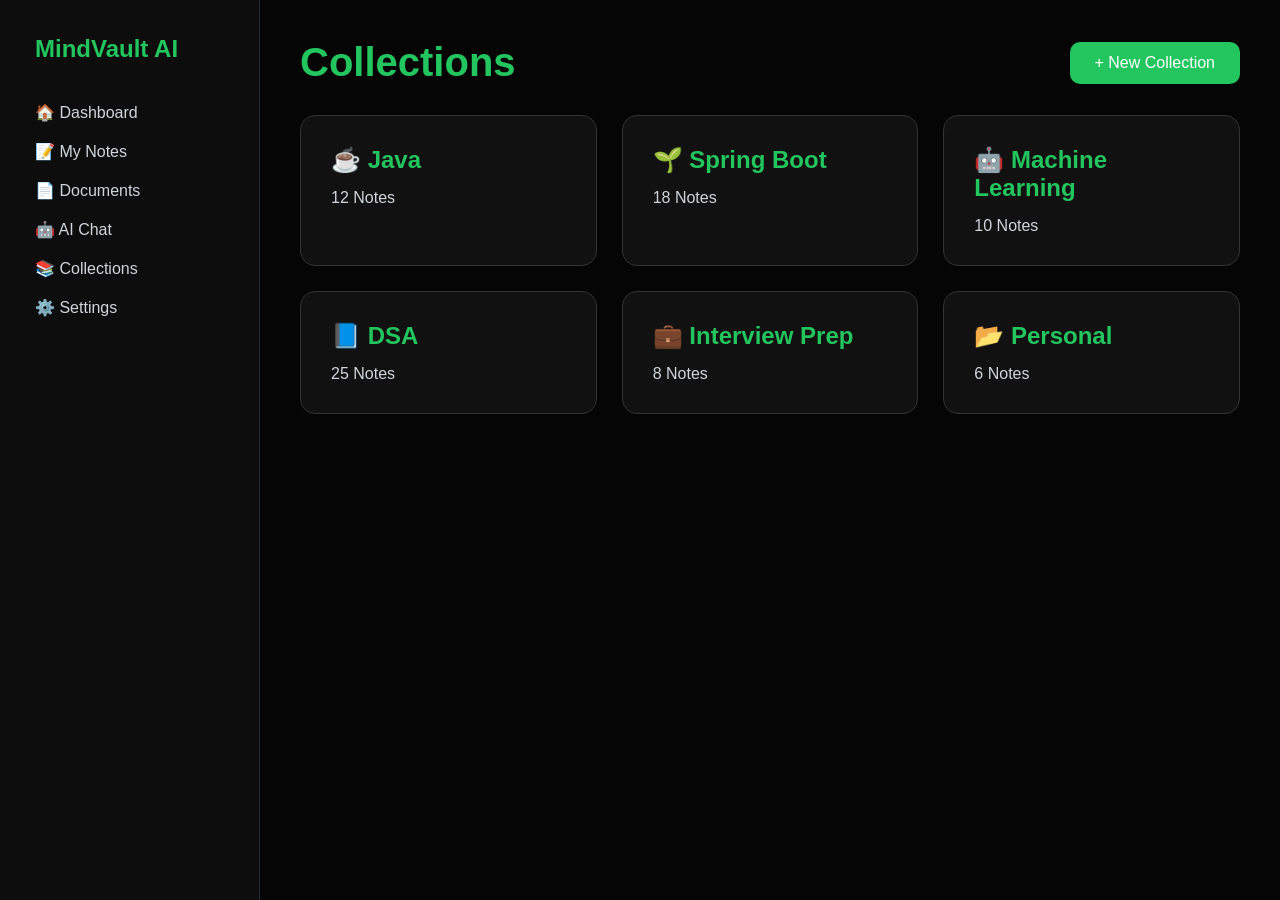
==== src/main/resources/static/collections.html @ 5369df1c "added additional settings and collections in frontend" ====
<!DOCTYPE html>
<html lang="en">

<head>

    <meta charset="UTF-8">

    <meta name="viewport"
          content="width=device-width, initial-scale=1.0">

    <title>Collections | MindVault AI</title>

    <link rel="stylesheet"
          href="style.css">

</head>

<body>

<div class="dashboard">

    <!-- Sidebar -->

    <aside class="sidebar">

        <h2>MindVault AI</h2>

        <nav>

            <a href="dashboard.html">🏠 Dashboard</a>

            <a href="notes.html">📝 My Notes</a>

            <a href="documents.html">📄 Documents</a>

            <a href="ai-chat.html">🤖 AI Chat</a>

            <a href="collections.html">📚 Collections</a>

            <a href="settings.html">⚙️ Settings</a>

        </nav>

    </aside>

    <!-- Main -->

    <main class="collections-content">

        <div class="collections-header">

            <h1>Collections</h1>

            <button class="new-collection-btn">

                + New Collection

            </button>

        </div>

        <div class="collection-grid">

            <div class="collection-card">

                <h2>☕ Java</h2>

                <p>12 Notes</p>

            </div>

            <div class="collection-card">

                <h2>🌱 Spring Boot</h2>

                <p>18 Notes</p>

            </div>

            <div class="collection-card">

                <h2>🤖 Machine Learning</h2>

                <p>10 Notes</p>

            </div>

            <div class="collection-card">

                <h2>📘 DSA</h2>

                <p>25 Notes</p>

            </div>

            <div class="collection-card">

                <h2>💼 Interview Prep</h2>

                <p>8 Notes</p>

            </div>

            <div class="collection-card">

                <h2>📂 Personal</h2>

                <p>6 Notes</p>

            </div>

        </div>

    </main>

</div>

</body>

</html>
---- src/main/resources/static/style.css ----
*{
    margin:0;
    padding:0;
    box-sizing:border-box;
}


body{

    background:#050505;
    color:white;
    font-family:Arial, sans-serif;

}


/* Navbar */

.navbar{

    height:80px;
    display:flex;
    justify-content:space-between;
    align-items:center;
    padding:0 80px;

}


.logo{

    font-size:28px;
    font-weight:bold;
    color:#22c55e;

}


.nav-links{

    display:flex;
    gap:35px;

}


.nav-links a{

    color:#d1d5db;
    text-decoration:none;

}


.nav-links a:hover{

    color:#22c55e;

}


.nav-buttons button{

    padding:12px 22px;
    border-radius:8px;
    border:none;
    cursor:pointer;

}


.login-btn{

    background:transparent;
    color:white;

}


.signup-btn{

    background:#16a34a;
    color:white;

}



/* Hero Section */


.hero{

    min-height:calc(100vh - 80px);

    display:flex;
    align-items:center;
    justify-content:space-between;

    padding:0 80px;

}



.hero-content{

    width:50%;

}



.hero h1{

    font-size:60px;
    line-height:1.2;

}



.hero h1 span{

    color:#22c55e;

}



.hero p{

    margin-top:25px;
    font-size:20px;
    color:#9ca3af;
    line-height:1.6;

}



.hero-buttons{

    margin-top:35px;

}



.primary-btn,
.secondary-btn{

    padding:15px 30px;
    border-radius:10px;
    border:none;
    cursor:pointer;
    font-size:16px;

}


.primary-btn{

    background:#16a34a;
    color:white;

}


.secondary-btn{

    background:#111111;
    color:white;
    border:1px solid #22c55e;

}



/* AI Card */


.hero-image{

    width:40%;
    display:flex;
    justify-content:center;

}



.ai-card{

    height:350px;
    width:350px;

    background:#111111;

    border-radius:30px;

    display:flex;
    flex-direction:column;
    align-items:center;
    justify-content:center;

    box-shadow:
    0 0 40px rgba(34,197,94,0.4);

    animation:floating 3s ease-in-out infinite;

}



.circle{

    height:100px;
    width:100px;

    border-radius:50%;

    background:
    linear-gradient(
        135deg,
        #22c55e,
        #15803d
    );

    margin-bottom:30px;

}



.ai-card p{

    color:#9ca3af;

}



/* Animation */


@keyframes floating{

    0%{
        transform:translateY(0);
    }

    50%{
        transform:translateY(-20px);
    }

    100%{
        transform:translateY(0);
    }

}



/* Features */


.features{

    padding:100px 80px;
    text-align:center;

}



.features h2{

    font-size:42px;
    margin-bottom:50px;

}



.feature-container{

    display:flex;
    justify-content:center;
    gap:30px;

}



.feature-card{

    width:300px;

    padding:35px;

    background:#111111;

    border-radius:20px;

    border:1px solid #1f2937;

    transition:0.3s;

}



.feature-card:hover{

    transform:translateY(-10px);

    border-color:#22c55e;

}



.feature-card h3{

    font-size:24px;
    margin-bottom:15px;

}



.feature-card p{

    color:#9ca3af;

}



/* How It Works */


.how-it-works{

    padding:100px 80px;
    text-align:center;

}



.how-it-works h2{

    font-size:42px;
    margin-bottom:50px;

}



.steps{

    display:flex;
    justify-content:center;
    gap:30px;

}



.step-card{

    width:300px;

    padding:35px;

    background:#0d0d0d;

    border-radius:20px;

    border:1px solid #1f2937;

}



.step-number{

    font-size:40px;
    font-weight:bold;

    color:#22c55e;

    margin-bottom:20px;

}



.step-card p{

    color:#9ca3af;

}



/* AI Workspace */


.workspace{

    padding:100px 80px;
    text-align:center;

}



.workspace h2{

    font-size:42px;
    margin-bottom:60px;

}



.workspace-container{

    display:flex;
    justify-content:center;
    gap:40px;

}



.upload-box,
.chat-box{

    width:400px;

    padding:35px;

    background:#111111;

    border-radius:25px;

    border:1px solid #1f2937;

}



.upload-area{

    margin:30px 0;

    height:150px;

    border:2px dashed #22c55e;

    border-radius:15px;

    display:flex;
    align-items:center;
    justify-content:center;

    color:#9ca3af;

}



.upload-box button{

    padding:12px 25px;

    background:#16a34a;

    color:white;

    border:none;

    border-radius:8px;

}



.message{

    padding:15px;
    margin:15px 0;
    border-radius:12px;
    text-align:left;

}



.user{

    background:#1f2937;

}



.ai{

    background:#14532d;

}



.chat-input{

    margin-top:30px;

    padding:15px;

    background:#0d0d0d;

    border-radius:10px;

    color:#9ca3af;

}



/* Statistics */


.stats{

    padding:80px;

    display:flex;
    justify-content:center;
    gap:30px;

}



.stat-card{

    width:250px;

    padding:35px;

    background:#111111;

    border-radius:20px;

    text-align:center;

    border:1px solid #1f2937;

}



.stat-card h2{

    font-size:40px;

    color:#22c55e;

}



.stat-card p{

    color:#9ca3af;

}



/* Knowledge Vault */


.vault-section{

    padding:100px 80px;

    text-align:center;

}



.vault-section h2{

    font-size:42px;

}



.vault-description{

    color:#9ca3af;

    margin:20px 0 50px;

}



.vault-container{

    display:flex;
    justify-content:center;
    gap:40px;

}



.vault-sidebar,
.vault-content{

    width:400px;

    background:#111111;

    padding:35px;

    border-radius:25px;

    border:1px solid #1f2937;

    text-align:left;

}



.vault-item{

    background:#0d0d0d;

    padding:15px;

    margin-bottom:15px;

    border-radius:12px;

}



.vault-content p{

    color:#9ca3af;

    line-height:1.7;

}



.tags span{

    display:inline-block;

    background:#14532d;

    padding:8px 15px;

    border-radius:20px;

    margin:5px;

}
/* Testimonials Section */


.testimonials{

    padding:100px 80px;

    text-align:center;

}



.testimonials h2{

    font-size:42px;

    margin-bottom:15px;

}



.testimonial-subtitle{

    color:#9ca3af;

    margin-bottom:50px;

}



.testimonial-container{

    display:flex;

    justify-content:center;

    gap:30px;

}



.testimonial-card{

    width:320px;

    padding:35px;

    background:#111111;

    border-radius:20px;

    border:1px solid #1f2937;

    transition:0.3s;

}



.testimonial-card:hover{

    transform:translateY(-10px);

    border-color:#22c55e;

}



.testimonial-card p{

    color:#d1d5db;

    line-height:1.6;

    margin-bottom:25px;

}



.testimonial-card h3{

    color:#22c55e;

    font-size:18px;

}
/* CTA Section */


.cta{

    padding:100px 80px;

    text-align:center;

    background:#0d0d0d;

    margin-top:50px;

}



.cta h2{

    font-size:45px;

    margin-bottom:20px;

}



.cta p{

    color:#9ca3af;

    font-size:20px;

    max-width:700px;

    margin:auto;

    line-height:1.6;

}



.cta button{

    margin-top:35px;

    padding:15px 35px;

    border:none;

    border-radius:10px;

    background:#22c55e;

    color:white;

    font-size:17px;

    cursor:pointer;

}





/* Footer */


footer{

    padding:60px 80px 20px;

    background:#050505;

}



.footer-container{

    display:flex;

    justify-content:space-between;

}



.footer-brand h2{

    color:#22c55e;

}



.footer-brand p{

    color:#9ca3af;

    margin-top:15px;

}



.footer-links{

    display:flex;

    flex-direction:column;

    gap:15px;

}



.footer-links h3{

    margin-bottom:10px;

}



.footer-links a{

    color:#9ca3af;

    text-decoration:none;

}



.footer-links a:hover{

    color:#22c55e;

}



.copyright{

    text-align:center;

    margin-top:50px;

    color:#6b7280;

}
/* Authentication Pages */


.auth-container{

    min-height:100vh;

    display:flex;

    justify-content:center;

    align-items:center;

}



.auth-card{

    width:400px;

    padding:40px;

    background:#111111;

    border-radius:25px;

    border:1px solid #1f2937;

    text-align:center;

    box-shadow:
    0 0 40px rgba(34,197,94,0.2);

}



.auth-card h1{

    font-size:35px;

    margin-bottom:15px;

    color:#22c55e;

}



.auth-card p{

    color:#9ca3af;

    margin-bottom:30px;

}



.auth-card input{

    width:100%;

    padding:15px;

    margin-bottom:20px;

    background:#0d0d0d;

    border:1px solid #374151;

    border-radius:10px;

    color:white;

}



.auth-card button{

    width:100%;

    padding:15px;

    background:#22c55e;

    color:white;

    border:none;

    border-radius:10px;

    cursor:pointer;

    font-size:16px;

}



.auth-link{

    margin-top:25px;

}



.auth-link a{

    color:#22c55e;

    text-decoration:none;

}
/* Dashboard */


.dashboard{

    display:flex;

    min-height:100vh;

}



.sidebar{

    width:260px;

    background:#0d0d0d;

    padding:35px;

    border-right:1px solid #1f2937;

}



.sidebar h2{

    color:#22c55e;

    margin-bottom:40px;

}



.sidebar nav{

    display:flex;

    flex-direction:column;

    gap:20px;

}



.sidebar a{

    color:#d1d5db;

    text-decoration:none;

}



.sidebar a:hover{

    color:#22c55e;

}



.logout-btn{

    margin-top:50px;

    padding:12px;

    width:100%;

    background:#16a34a;

    color:white;

    border:none;

    border-radius:10px;

}





.dashboard-content{

    flex:1;

    padding:50px;

}



.dashboard-content h1{

    font-size:40px;

}



.dashboard-content p{

    color:#9ca3af;

}





.dashboard-cards{

    display:flex;

    gap:25px;

    margin-top:40px;

}



.dashboard-card{

    width:220px;

    padding:30px;

    background:#111111;

    border-radius:20px;

    border:1px solid #1f2937;

}



.dashboard-card h2{

    color:#22c55e;

    font-size:40px;

}





.recent-section,
.ai-suggestion{

    margin-top:50px;

    background:#111111;

    padding:30px;

    border-radius:20px;

    border:1px solid #1f2937;

}



.note{

    padding:15px;

    margin-top:15px;

    background:#0d0d0d;

    border-radius:10px;

}



.ai-suggestion p{

    margin-top:15px;

}
/* ==========================
   NOTES PAGE
========================== */

.notes-content{
    flex:1;
    padding:40px;
}

.notes-header{
    display:flex;
    justify-content:space-between;
    align-items:center;
    margin-bottom:30px;
}

.notes-header h1{
    font-size:40px;
    color:#22c55e;
}

.new-note-btn{
    background:#22c55e;
    color:white;
    border:none;
    padding:12px 24px;
    border-radius:10px;
    cursor:pointer;
    font-size:16px;
}

.new-note-btn:hover{
    background:#16a34a;
}

.search-bar{
    margin-bottom:30px;
}

.search-bar input{
    width:100%;
    padding:15px;
    border-radius:10px;
    border:1px solid #374151;
    background:#111111;
    color:white;
    font-size:16px;
}

.notes-grid{
    display:grid;
    grid-template-columns:repeat(auto-fit,minmax(300px,1fr));
    gap:25px;
}

.note-card{
    background:#111111;
    border:1px solid #1f2937;
    border-radius:15px;
    padding:20px;
    transition:0.3s;
}

.note-card:hover{
    transform:translateY(-5px);
    border-color:#22c55e;
}

.note-card h2{
    color:#22c55e;
    margin-bottom:15px;
}

.note-card p{
    color:#d1d5db;
    margin-bottom:20px;
}

.note-tags{
    margin-bottom:20px;
}

.note-tags span{
    display:inline-block;
    background:#22c55e;
    color:white;
    padding:5px 10px;
    border-radius:20px;
    font-size:12px;
    margin-right:10px;
}

.note-actions{
    display:flex;
    gap:10px;
}

.note-actions button{
    flex:1;
    padding:10px;
    border:none;
    border-radius:8px;
    cursor:pointer;
    background:#1f2937;
    color:white;
}

.note-actions button:hover{
    background:#22c55e;
}
/* Create Note Page */

.create-note-form{

    margin-top:30px;

    display:flex;

    flex-direction:column;

    gap:15px;

}

.create-note-form label{

    color:#22c55e;

    font-weight:bold;

}

.create-note-form input,
.create-note-form select,
.create-note-form textarea{

    padding:15px;

    border-radius:10px;

    border:1px solid #374151;

    background:#111111;

    color:white;

    font-size:16px;

}

.create-note-form textarea{

    resize:vertical;

}

.form-buttons{

    display:flex;

    gap:20px;

    margin-top:20px;

}

.save-btn,
.cancel-btn{

    padding:12px 25px;

    border:none;

    border-radius:10px;

    cursor:pointer;

    color:white;

}

.save-btn{

    background:#22c55e;

}

.cancel-btn{

    background:#ef4444;

}

.save-btn:hover{

    background:#16a34a;

}

.cancel-btn:hover{

    background:#dc2626;

}
/* ===========================
      DOCUMENTS PAGE
===========================*/

.documents-content{

    flex:1;

    padding:40px;

}

.documents-header{

    display:flex;

    justify-content:space-between;

    align-items:center;

    margin-bottom:30px;

}

.documents-header h1{

    color:#22c55e;

    font-size:40px;

}

.upload-btn{

    background:#22c55e;

    color:white;

    padding:12px 25px;

    border:none;

    border-radius:10px;

    cursor:pointer;

    font-size:16px;

}

.upload-btn:hover{

    background:#16a34a;

}

.document-search{

    margin-bottom:30px;

}

.document-search input{

    width:100%;

    padding:15px;

    border-radius:10px;

    border:1px solid #333;

    background:#111;

    color:white;

    font-size:16px;

}

.document-grid{

    display:grid;

    grid-template-columns:repeat(auto-fit,minmax(320px,1fr));

    gap:25px;

}

.document-card{

    background:#111;

    padding:25px;

    border-radius:15px;

    border:1px solid #333;

    transition:.3s;

}

.document-card:hover{

    transform:translateY(-8px);

    border-color:#22c55e;

}

.document-card h2{

    color:#22c55e;

    margin-bottom:15px;

}

.document-card p{

    color:#d1d5db;

    margin-bottom:10px;

}

.document-buttons{

    margin-top:20px;

    display:flex;

    gap:10px;

}

.document-buttons button{

    flex:1;

    padding:10px;

    border:none;

    border-radius:8px;

    cursor:pointer;

    background:#1f2937;

    color:white;

}

.document-buttons button:hover{

    background:#22c55e;

}
/* ==========================
      UPLOAD DOCUMENT
========================== */

.upload-content{

    flex:1;

    padding:40px;

}

.upload-content h1{

    color:#22c55e;

    margin-bottom:40px;

}

.upload-box{

    background:#111;

    border:3px dashed #22c55e;

    border-radius:20px;

    padding:60px;

    text-align:center;

}

.upload-box h2{

    color:#22c55e;

    margin-bottom:20px;

}

.upload-box p{

    color:#cccccc;

    margin-bottom:20px;

}

.choose-btn{

    background:#22c55e;

    color:white;

    border:none;

    padding:12px 30px;

    border-radius:10px;

    cursor:pointer;

}

.choose-btn:hover{

    background:#16a34a;

}

.upload-info{

    margin-top:40px;

}

.upload-info h3{

    color:#22c55e;

    margin-bottom:15px;

}

.upload-info ul{

    color:white;

    line-height:35px;

}
/* ==========================
      FILE PREVIEW
========================== */

.file-preview{

    margin-top:40px;

}

.file-preview h3{

    color:#22c55e;

    margin-bottom:20px;

}

.preview-card{

    display:flex;

    align-items:center;

    justify-content:space-between;

    background:#111;

    padding:20px;

    border-radius:15px;

    border:1px solid #333;

}

.preview-icon{

    font-size:40px;

}

.preview-details{

    flex:1;

    margin-left:20px;

}

.preview-details h4{

    color:#22c55e;

}

.preview-details p{

    color:#cccccc;

}

.remove-btn{

    background:#ef4444;

    color:white;

    border:none;

    padding:10px 20px;

    border-radius:8px;

    cursor:pointer;

}

.remove-btn:hover{

    background:#dc2626;

}

/* Progress */

.progress-section{

    margin-top:40px;

}

.progress-section h3{

    color:#22c55e;

    margin-bottom:15px;

}

.progress-bar{

    width:100%;

    height:25px;

    background:#222;

    border-radius:20px;

    overflow:hidden;

}

.progress-fill{

    width:70%;

    height:100%;

    background:#22c55e;

    color:white;

    text-align:center;

    line-height:25px;

}

/* Upload Buttons */

.upload-actions{

    display:flex;

    gap:20px;

    margin-top:40px;

}

.upload-file-btn{

    background:#22c55e;

    color:white;

    border:none;

    padding:12px 30px;

    border-radius:10px;

    cursor:pointer;

}

.cancel-upload-btn{

    background:#ef4444;

    color:white;

    border:none;

    padding:12px 30px;

    border-radius:10px;

    cursor:pointer;

}

.upload-file-btn:hover{

    background:#16a34a;

}

.cancel-upload-btn:hover{

    background:#dc2626;

}
/* ==========================
      COLLECTIONS PAGE
========================== */

.collections-content{

    flex:1;

    padding:40px;

}

.collections-header{

    display:flex;

    justify-content:space-between;

    align-items:center;

    margin-bottom:30px;

}

.collections-header h1{

    color:#22c55e;

    font-size:40px;

}

.new-collection-btn{

    background:#22c55e;

    color:white;

    border:none;

    padding:12px 25px;

    border-radius:10px;

    cursor:pointer;

    font-size:16px;

}

.new-collection-btn:hover{

    background:#16a34a;

}

.collection-grid{

    display:grid;

    grid-template-columns:repeat(auto-fit,minmax(250px,1fr));

    gap:25px;

}

.collection-card{

    background:#111;

    border:1px solid #333;

    border-radius:15px;

    padding:30px;

    transition:.3s;

    cursor:pointer;

}

.collection-card:hover{

    transform:translateY(-8px);

    border-color:#22c55e;

}

.collection-card h2{

    color:#22c55e;

    margin-bottom:15px;

}

.collection-card p{

    color:#d1d5db;

}
/* ==========================
      SETTINGS PAGE
========================== */

.settings-content{

    flex:1;

    padding:40px;

}

.settings-content h1{

    color:#22c55e;

    font-size:40px;

    margin-bottom:30px;

}

.settings-card{

    background:#111;

    border:1px solid #333;

    border-radius:15px;

    padding:25px;

    margin-bottom:25px;

}

.settings-card h2{

    color:#22c55e;

    margin-bottom:20px;

}

.settings-card input{

    width:100%;

    padding:12px;

    margin-bottom:15px;

    border-radius:10px;

    border:1px solid #444;

    background:#1a1a1a;

    color:white;

    font-size:15px;

}

.settings-card label{

    color:white;

    font-size:16px;

}

.save-settings-btn{

    background:#22c55e;

    color:white;

    border:none;

    padding:14px 30px;

    border-radius:10px;

    cursor:pointer;

    font-size:16px;

}

.save-settings-btn:hover{

    background:#16a34a;

}
/* ==========================
      AI CHAT PAGE
==========================

.chat-content{

    flex:1;

    padding:40px;

}

.chat-content h1{

    color:#22c55e;

    margin-bottom:30px;

}

.chat-box{

    background:#111;

    border:1px solid #333;

    border-radius:15px;

    padding:25px;

    height:500px;

    overflow-y:auto;

}

.user-message{

    background:#22c55e;

    color:white;

    padding:15px;

    border-radius:10px;

    margin-bottom:20px;

    width:70%;

    margin-left:auto;

}

.ai-message{

    background:#1f2937;

    color:white;

    padding:15px;

    border-radius:10px;

    margin-bottom:20px;

    width:70%;

}

.chat-input{

    display:flex;

    gap:15px;

    margin-top:25px;

}

.chat-input input{

    flex:1;

    padding:15px;

    border-radius:10px;

    border:1px solid #444;

    background:#111;

    color:white;

    font-size:16px;

}

.chat-input button{

    background:#22c55e;

    color:white;

    border:none;

    padding:15px 30px;

    border-radius:10px;

    cursor:pointer;

}

.chat-input button:hover{

    background:#16a34a;

}
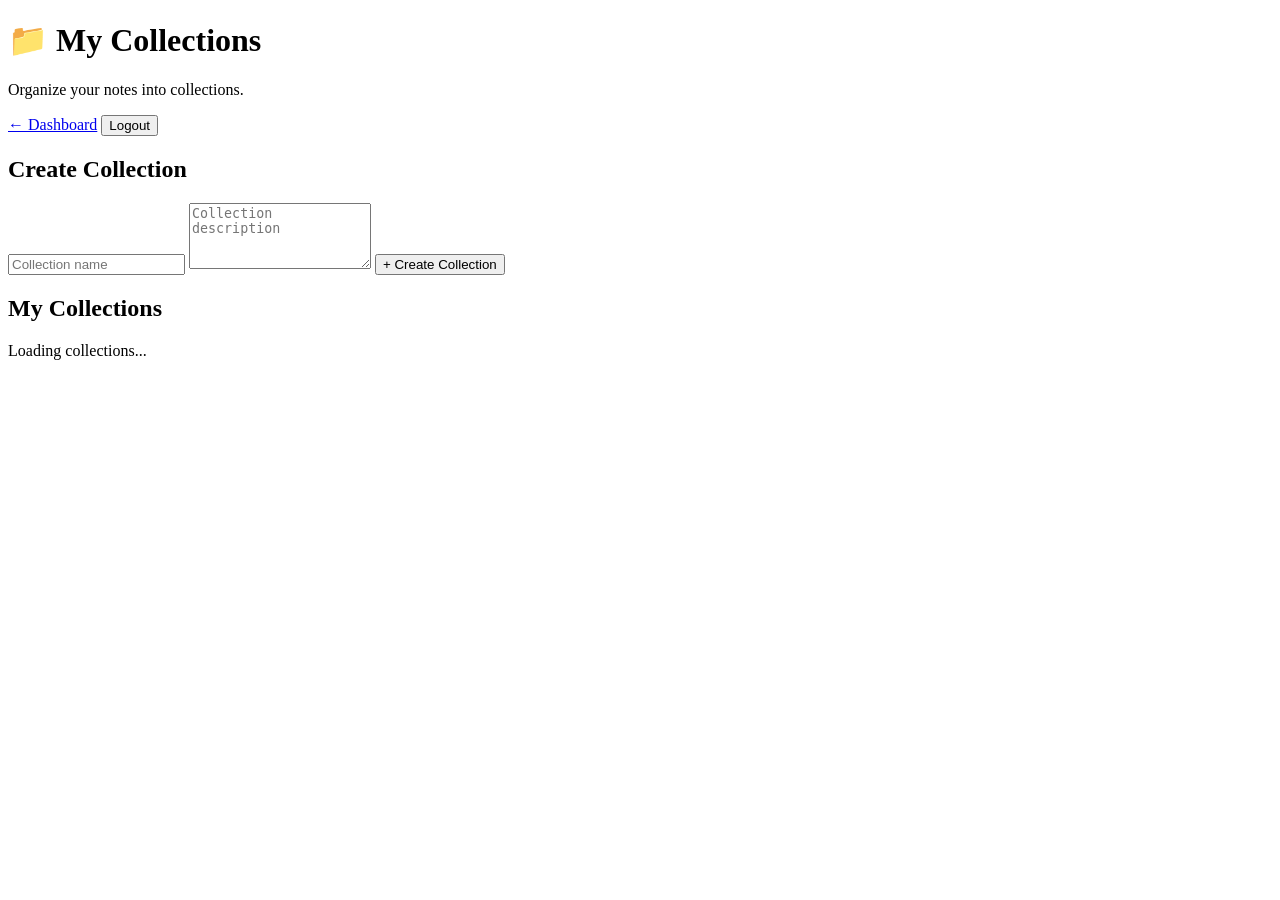
==== commit 6467482a: "feat: implement authentication, dashboard, notes and collections" ====
--- a/src/main/resources/static/collections.html
+++ b/src/main/resources/static/collections.html
@@ -1,120 +1,70 @@
 <!DOCTYPE html>
 <html lang="en">
-
 <head>
-
     <meta charset="UTF-8">
-
-    <meta name="viewport"
-          content="width=device-width, initial-scale=1.0">
-
-    <title>Collections | MindVault AI</title>
-
-    <link rel="stylesheet"
-          href="style.css">
-
+    <meta name="viewport" content="width=device-width, initial-scale=1.0">
+    <title>Collections - MindVault AI</title>
+    <link rel="stylesheet" href="/style.css">
 </head>
 
 <body>
 
-<div class="dashboard">
+<div class="dashboard-container">
 
-    <!-- Sidebar -->
+    <header class="dashboard-header">
+        <div>
+            <h1>📁 My Collections</h1>
+            <p>Organize your notes into collections.</p>
+        </div>
 
-    <aside class="sidebar">
+        <div>
+            <a href="/dashboard.html" class="btn">← Dashboard</a>
+            <button id="logoutBtn" class="btn">Logout</button>
+        </div>
+    </header>
 
-        <h2>MindVault AI</h2>
+    <section class="note-create-card">
 
-        <nav>
+        <h2>Create Collection</h2>
 
-            <a href="dashboard.html">🏠 Dashboard</a>
+        <form id="collectionForm">
 
-            <a href="notes.html">📝 My Notes</a>
+            <input
+                    type="text"
+                    id="collectionName"
+                    placeholder="Collection name"
+                    required
+            >
 
-            <a href="documents.html">📄 Documents</a>
+            <textarea
+                    id="collectionDescription"
+                    placeholder="Collection description"
+                    rows="4"
+            ></textarea>
 
-            <a href="ai-chat.html">🤖 AI Chat</a>
-
-            <a href="collections.html">📚 Collections</a>
-
-            <a href="settings.html">⚙️ Settings</a>
-
-        </nav>
-
-    </aside>
-
-    <!-- Main -->
-
-    <main class="collections-content">
-
-        <div class="collections-header">
-
-            <h1>Collections</h1>
-
-            <button class="new-collection-btn">
-
-                + New Collection
-
+            <button type="submit">
+                + Create Collection
             </button>
 
+        </form>
+
+        <p id="collectionMessage"></p>
+
+    </section>
+
+    <section class="notes-section">
+
+        <h2>My Collections</h2>
+
+        <div id="collectionsContainer">
+            <p>Loading collections...</p>
         </div>
 
-        <div class="collection-grid">
-
-            <div class="collection-card">
-
-                <h2>☕ Java</h2>
-
-                <p>12 Notes</p>
-
-            </div>
-
-            <div class="collection-card">
-
-                <h2>🌱 Spring Boot</h2>
-
-                <p>18 Notes</p>
-
-            </div>
-
-            <div class="collection-card">
-
-                <h2>🤖 Machine Learning</h2>
-
-                <p>10 Notes</p>
-
-            </div>
-
-            <div class="collection-card">
-
-                <h2>📘 DSA</h2>
-
-                <p>25 Notes</p>
-
-            </div>
-
-            <div class="collection-card">
-
-                <h2>💼 Interview Prep</h2>
-
-                <p>8 Notes</p>
-
-            </div>
-
-            <div class="collection-card">
-
-                <h2>📂 Personal</h2>
-
-                <p>6 Notes</p>
-
-            </div>
-
-        </div>
-
-    </main>
+    </section>
 
 </div>
 
+<script src="/script.js"></script>
+
 </body>
-
 </html>
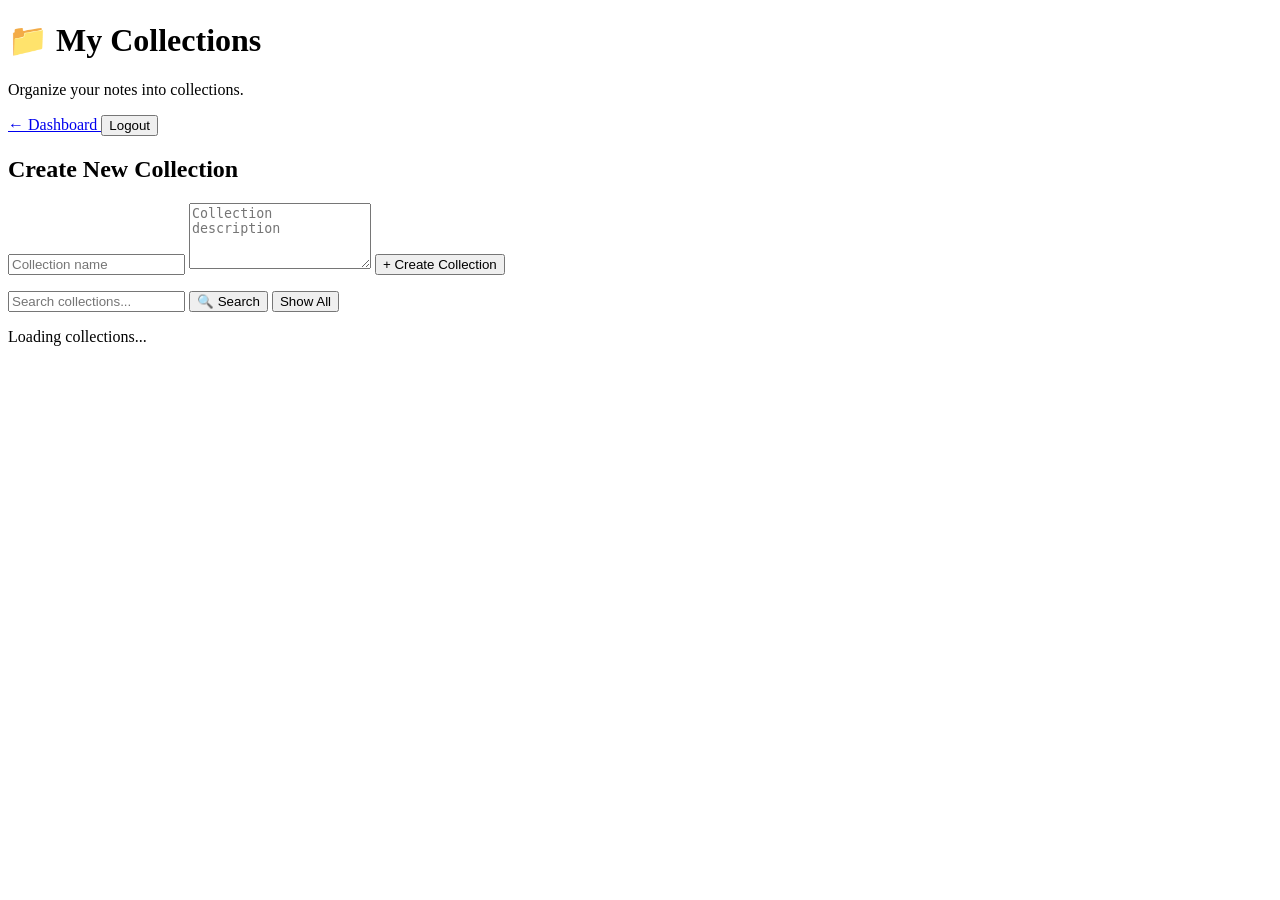
==== commit 07983c90: "connect notes with collection" ====
--- a/src/main/resources/static/collections.html
+++ b/src/main/resources/static/collections.html
@@ -1,33 +1,82 @@
 <!DOCTYPE html>
 <html lang="en">
+
 <head>
+
     <meta charset="UTF-8">
-    <meta name="viewport" content="width=device-width, initial-scale=1.0">
+
+    <meta
+            name="viewport"
+            content="width=device-width, initial-scale=1.0"
+    >
+
     <title>Collections - MindVault AI</title>
-    <link rel="stylesheet" href="/style.css">
+
+    <link
+            rel="stylesheet"
+            href="/style.css"
+    >
+
 </head>
+
 
 <body>
 
 <div class="dashboard-container">
 
+
+    <!-- ================================================= -->
+    <!-- HEADER -->
+    <!-- ================================================= -->
+
     <header class="dashboard-header">
+
         <div>
+
             <h1>📁 My Collections</h1>
-            <p>Organize your notes into collections.</p>
+
+            <p>
+                Organize your notes into collections.
+            </p>
+
         </div>
 
+
         <div>
-            <a href="/dashboard.html" class="btn">← Dashboard</a>
-            <button id="logoutBtn" class="btn">Logout</button>
+
+            <a
+                    href="/dashboard.html"
+                    class="btn"
+            >
+                ← Dashboard
+            </a>
+
+
+            <button
+                    id="logoutBtn"
+                    class="btn"
+                    type="button"
+            >
+                Logout
+            </button>
+
         </div>
+
     </header>
+
+
+
+    <!-- ================================================= -->
+    <!-- CREATE COLLECTION -->
+    <!-- ================================================= -->
 
     <section class="note-create-card">
 
-        <h2>Create Collection</h2>
+        <h2>Create New Collection</h2>
+
 
         <form id="collectionForm">
+
 
             <input
                     type="text"
@@ -36,35 +85,94 @@
                     required
             >
 
+
             <textarea
                     id="collectionDescription"
                     placeholder="Collection description"
                     rows="4"
             ></textarea>
 
-            <button type="submit">
+
+            <button
+                    type="submit"
+            >
                 + Create Collection
             </button>
 
+
         </form>
 
-        <p id="collectionMessage"></p>
+
+        <p
+                id="collectionMessage"
+        ></p>
 
     </section>
 
+
+
+    <!-- ================================================= -->
+    <!-- SEARCH COLLECTIONS -->
+    <!-- ================================================= -->
+
     <section class="notes-section">
 
-        <h2>My Collections</h2>
+        <div class="search-container">
 
-        <div id="collectionsContainer">
-            <p>Loading collections...</p>
+
+            <input
+                    type="text"
+                    id="collectionSearch"
+                    placeholder="Search collections..."
+            >
+
+
+            <button
+                    type="button"
+                    id="searchCollectionsBtn"
+            >
+                🔍 Search
+            </button>
+
+
+            <button
+                    type="button"
+                    id="showAllCollectionsBtn"
+            >
+                Show All
+            </button>
+
+
+        </div>
+
+
+        <!-- ================================================= -->
+        <!-- COLLECTION LIST -->
+        <!-- ================================================= -->
+
+        <div
+                id="collectionsContainer"
+        >
+
+            <p>
+                Loading collections...
+            </p>
+
         </div>
 
     </section>
 
+
 </div>
+
+
+<!-- ===================================================== -->
+<!-- JAVASCRIPT -->
+<!-- ===================================================== -->
 
 <script src="/script.js"></script>
 
+
 </body>
+
 </html>
